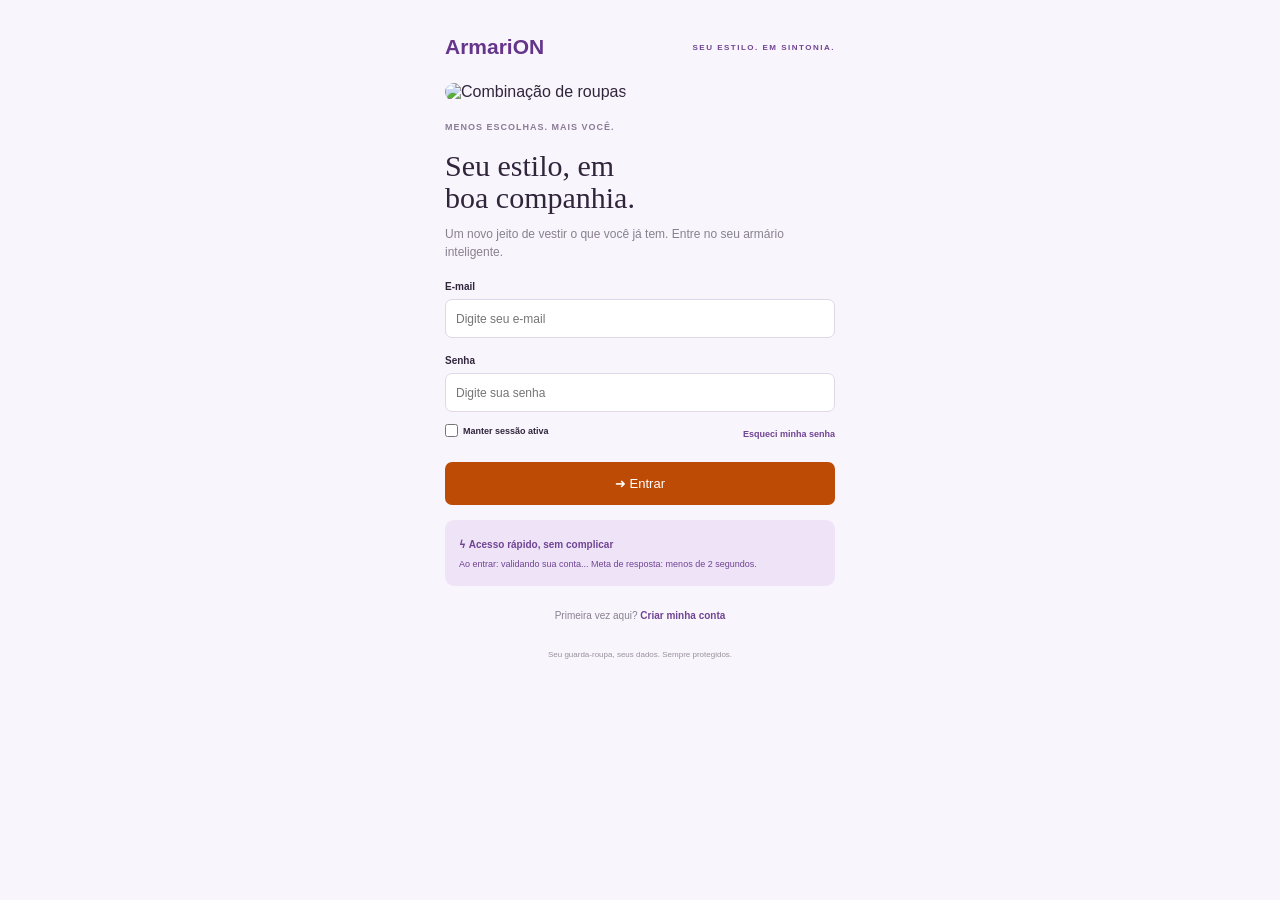
==== index.html @ d03a529b "Add files via upload" ====
<!DOCTYPE html>
<html lang="pt-br">

<head>
    <meta charset="UTF-8">
    <meta name="viewport" content="width=device-width, initial-scale=1.0">

    <title>ArmariON</title>

    <link rel="stylesheet" href="style.css">
</head>

<body>

    <main class="tela-login">

        <!-- Cabeçalho -->
        <header class="cabecalho">
            <h1>ArmariON</h1>
            <span>SEU ESTILO. EM SINTONIA.</span>
        </header>

        <!-- Imagem principal -->
        <img
    src="./imagens/fotografia-editorial.png.png"
    alt="Combinação de roupas"
    class="imagem-principal"
>

        <!-- Apresentação -->
        <section class="apresentacao">

            <span class="destaque">
                MENOS ESCOLHAS. MAIS VOCÊ.
            </span>

            <h2>Seu estilo, em<br>boa companhia.</h2>

            <p>
                Um novo jeito de vestir o que você já tem.
                Entre no seu armário inteligente.
            </p>

        </section>

        <!-- Formulário de login -->
        <form id="formLogin">

            <label for="email">E-mail</label>

            <input
                type="email"
                id="email"
                placeholder="Digite seu e-mail"
                required
            >

            <label for="senha">Senha</label>

            <input
                type="password"
                id="senha"
                placeholder="Digite sua senha"
                required
            >

            <div class="opcoes">

                <label class="manter">
                    <input type="checkbox">
                    Manter sessão ativa
                </label>

                <a href="#">Esqueci minha senha</a>

            </div>

            <button type="submit">➜ Entrar</button>

        </form>

        <!-- Mensagem informativa -->
        <section class="mensagem">

            <strong>ϟ Acesso rápido, sem complicar</strong>

            <p>
                Ao entrar: validando sua conta...
                Meta de resposta: menos de 2 segundos.
            </p>

        </section>

        <!-- Cadastro -->
        <footer>

            <p>
                Primeira vez aqui?
                <a href="#">Criar minha conta</a>
            </p>

            <span>
                Seu guarda-roupa, seus dados. Sempre protegidos.
            </span>

        </footer>

    </main>

    <script src="script.js"></script>

</body>
</html>
---- style.css ----
* {
    margin: 0;
    padding: 0;
    box-sizing: border-box;
}

body {
    background-color: #f8f5fc;
    font-family: Arial, sans-serif;
    color: #30253b;
}

.tela-login {
    width: 100%;
    max-width: 430px;
    min-height: 100vh;
    margin: auto;
    padding: 35px 20px 25px;
}

/* Cabeçalho */

.cabecalho {
    display: flex;
    justify-content: space-between;
    align-items: center;
    margin-bottom: 24px;
}

.cabecalho h1 {
    color: #65358a;
    font-size: 21px;
}

.cabecalho span {
    color: #704493;
    font-size: 8px;
    font-weight: bold;
    letter-spacing: 1.5px;
}

/* Fotografia */

.imagem-principal {
    width: 100%;
    height: 182px;
    object-fit: cover;
    border-radius: 12px;
    margin-bottom: 15px;
}

/* Apresentação */

.destaque {
    color: #8b7b96;
    font-size: 9px;
    font-weight: bold;
    letter-spacing: 1px;
}

.apresentacao h2 {
    font-family: Georgia, serif;
    font-size: 30px;
    font-weight: normal;
    line-height: 1.05;
    margin-top: 16px;
    margin-bottom: 12px;
}

.apresentacao p {
    color: #89808f;
    font-size: 12px;
    line-height: 1.5;
    margin-bottom: 20px;
}

/* Formulário */

form label {
    display: block;
    font-size: 10px;
    font-weight: bold;
    margin-bottom: 7px;
}

form > input {
    width: 100%;
    height: 39px;
    border: 1px solid #e0d7e8;
    border-radius: 7px;
    background: #fff;
    padding: 10px;
    margin-bottom: 17px;
    font-size: 12px;
}

form > input:focus {
    outline: none;
    border-color: #704493;
}

/* Opções */

.opcoes {
    display: flex;
    justify-content: space-between;
    align-items: center;
    margin-top: -5px;
    margin-bottom: 18px;
}

.opcoes .manter {
    display: flex;
    align-items: center;
    gap: 5px;
    font-size: 9px;
}

.manter input {
    accent-color: #65358a;
}

.opcoes a {
    color: #704493;
    font-size: 9px;
    text-decoration: none;
    font-weight: bold;
}

/* Botão */

button {
    width: 100%;
    height: 43px;
    background: #bd4b05;
    color: white;
    border: none;
    border-radius: 7px;
    font-size: 13px;
    cursor: pointer;
}

button:hover {
    background: #a63e00;
}

/* Mensagem */

.mensagem {
    background: #eee3f7;
    padding: 14px;
    border-radius: 9px;
    margin-top: 15px;
    color: #704493;
}

.mensagem strong {
    font-size: 10px;
}

.mensagem p {
    font-size: 9px;
    line-height: 1.5;
    margin-top: 6px;
}

/* Rodapé */

footer {
    text-align: center;
    margin-top: 24px;
}

footer p {
    font-size: 10px;
    color: #89808f;
    margin-bottom: 22px;
}

footer a {
    color: #704493;
    font-weight: bold;
    text-decoration: none;
}

footer span {
    font-size: 8px;
    color: #99909e;
}
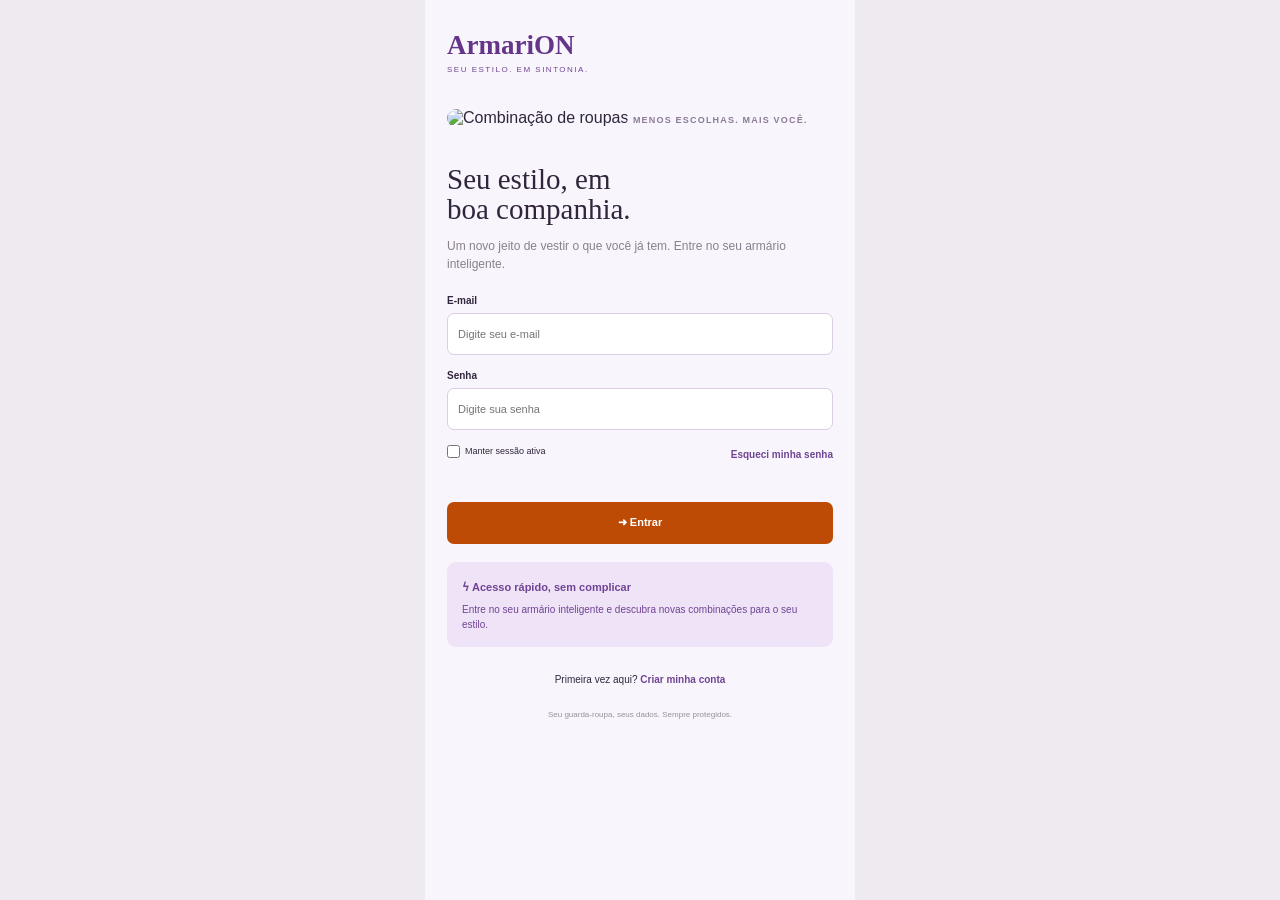
==== commit 0c83027c: "Telas do ArmariON-cadastro, restauração de senha, inicio e perfil" ====
--- a/index.html
+++ b/index.html
@@ -1,114 +1,413 @@
-
 <!DOCTYPE html>
 <html lang="pt-br">
-
 <head>
     <meta charset="UTF-8">
     <meta name="viewport" content="width=device-width, initial-scale=1.0">
-
     <title>ArmariON</title>
-
     <link rel="stylesheet" href="style.css">
 </head>
 
 <body>
 
-    <main class="tela-login">
-
-        <!-- Cabeçalho -->
+<main class="aplicativo">
+
+    <!-- LOGIN -->
+    <section class="tela ativa" id="login">
+        <header class="cabecalho-login">
+            <h1>ArmariON</h1>
+            <span>SEU ESTILO. EM SINTONIA.</span>
+        </header>
+
+        <img src="imagens/fotografia-editorial.png"
+             alt="Combinação de roupas"
+             class="imagem-login">
+
+        <span class="destaque">MENOS ESCOLHAS. MAIS VOCÊ.</span>
+        <h2>Seu estilo, em<br>boa companhia.</h2>
+        <p class="descricao">
+            Um novo jeito de vestir o que você já tem.
+            Entre no seu armário inteligente.
+        </p>
+
+        <form id="formLogin">
+            <label for="loginEmail">E-mail</label>
+            <input type="email" id="loginEmail"
+                   placeholder="Digite seu e-mail" required>
+
+            <label for="loginSenha">Senha</label>
+            <input type="password" id="loginSenha"
+                   placeholder="Digite sua senha" required>
+
+            <div class="opcoes">
+                <label class="manter">
+                    <input type="checkbox">
+                    Manter sessão ativa
+                </label>
+                <a href="#" data-tela="recuperacao">Esqueci minha senha</a>
+            </div>
+
+            <p class="erro" id="erroLogin"></p>
+            <button class="botao-principal" type="submit">➜ Entrar</button>
+        </form>
+
+        <div class="mensagem">
+            <strong>ϟ Acesso rápido, sem complicar</strong>
+            <p>Entre no seu armário inteligente e descubra novas combinações para o seu estilo.</p>
+        </div>
+
+        <footer>
+            <p>Primeira vez aqui?
+                <a href="#" data-tela="cadastro">Criar minha conta</a>
+            </p>
+            <span>Seu guarda-roupa, seus dados. Sempre protegidos.</span>
+        </footer>
+    </section>
+
+
+    <!-- CADASTRO -->
+    <section class="tela" id="cadastro">
         <header class="cabecalho">
             <h1>ArmariON</h1>
             <span>SEU ESTILO. EM SINTONIA.</span>
         </header>
 
-        <!-- Imagem principal -->
-        <img
-    src="./imagens/fotografia-editorial.png.png"
-    alt="Combinação de roupas"
-    class="imagem-principal"
->
-
-        <!-- Apresentação -->
-        <section class="apresentacao">
-
-            <span class="destaque">
-                MENOS ESCOLHAS. MAIS VOCÊ.
-            </span>
-
-            <h2>Seu estilo, em<br>boa companhia.</h2>
-
+        <span class="destaque">COMECE SUA EXPERIÊNCIA</span>
+        <h2>Seu estilo<br>começa aqui.</h2>
+        <p class="descricao">
+            Crie sua conta e deixe seu guarda-roupa trabalhar junto com você.
+        </p>
+
+        <form id="formCadastro">
+            <label for="cadastroNome">Nome completo</label>
+            <input id="cadastroNome" type="text"
+                   placeholder="Digite seu nome" required>
+
+            <label for="cadastroEmail">E-mail</label>
+            <input id="cadastroEmail" type="email"
+                   placeholder="Digite seu e-mail" required>
+
+            <label for="cadastroSenha">Criar senha</label>
+            <input id="cadastroSenha" type="password"
+                   placeholder="Crie uma senha" required>
+
+            <div class="forca-legenda">
+                <span>Força da senha</span>
+                <strong id="forcaTexto">Digite sua senha</strong>
+            </div>
+            <div class="forca-senha">
+                <span id="barra1"></span>
+                <span id="barra2"></span>
+                <span id="barra3"></span>
+            </div>
+
+            <ul class="requisitos">
+                <li id="reqTamanho">✓ Pelo menos 8 caracteres</li>
+                <li id="reqNumero">✓ Letras e números</li>
+            </ul>
+
+            <label for="confirmarSenha">Confirmar senha</label>
+            <input id="confirmarSenha" type="password"
+                   placeholder="Digite novamente sua senha" required>
+
+            <p class="erro" id="erroCadastro"></p>
+
+            <p class="termos">
+                Ao criar sua conta, você concorda com nossos
+                <a href="#">Termos de Uso</a> e
+                <a href="#">Política de Privacidade</a>.
+            </p>
+
+            <button class="botao-principal" type="submit">
+                Criar minha conta
+            </button>
+        </form>
+
+        <div class="mensagem" id="sucessoCadastro" hidden>
+            <strong>Conta criada com sucesso!</strong>
+            <p>Agora você já pode entrar no ArmariON.</p>
+            <button class="link-botao" data-tela="login">Ir para o login</button>
+        </div>
+
+        <footer>
+            <p>Já possui uma conta?
+                <a href="#" data-tela="login">Fazer login</a>
+            </p>
+        </footer>
+    </section>
+
+
+    <!-- RECUPERAÇÃO DE SENHA -->
+    <section class="tela" id="recuperacao">
+        <header class="cabecalho">
+            <h1>ArmariON</h1>
+            <span>SEU ESTILO. EM SINTONIA.</span>
+        </header>
+
+        <span class="destaque">RECUPERAÇÃO DE ACESSO</span>
+        <h2>Vamos recuperar<br>seu acesso?</h2>
+        <p class="descricao">
+            Informe seu e-mail para iniciar a recuperação da sua senha.
+        </p>
+
+        <form id="formRecuperacao">
+            <label for="recuperacaoEmail">E-mail cadastrado</label>
+            <input id="recuperacaoEmail" type="email"
+                   placeholder="Digite seu e-mail" required>
+
+            <p class="erro" id="erroRecuperacao"></p>
+            <button class="botao-principal" type="submit">
+                Enviar instruções
+            </button>
+        </form>
+
+        <div class="mensagem" id="sucessoRecuperacao" hidden>
+            <strong>Solicitação registrada!</strong>
             <p>
-                Um novo jeito de vestir o que você já tem.
-                Entre no seu armário inteligente.
+                Esta é uma demonstração. Nenhum e-mail real foi enviado.
             </p>
-
-        </section>
-
-        <!-- Formulário de login -->
-        <form id="formLogin">
-
-            <label for="email">E-mail</label>
-
-            <input
-                type="email"
-                id="email"
-                placeholder="Digite seu e-mail"
-                required
-            >
-
-            <label for="senha">Senha</label>
-
-            <input
-                type="password"
-                id="senha"
-                placeholder="Digite sua senha"
-                required
-            >
-
-            <div class="opcoes">
-
-                <label class="manter">
-                    <input type="checkbox">
-                    Manter sessão ativa
+            <p id="emailDestino"></p>
+            <p class="validade">Link demonstrativo:
+                <strong id="contador">15:00</strong>
+            </p>
+            <button class="link-botao" id="reenviar" type="button">
+                Reenviar solicitação
+            </button>
+        </div>
+
+        <button class="botao-voltar" data-tela="login">
+            Voltar ao login
+        </button>
+    </section>
+
+
+    <!-- INÍCIO -->
+    <section class="tela tela-app" id="inicio">
+
+        <header class="topo-inicio">
+            <div>
+                <span class="data-pequena">SEGUNDA-FEIRA, 09 DE NOVEMBRO</span>
+                <h2>Bom dia, <span id="nomeInicio">Fulana</span></h2>
+            </div>
+            <img src="imagens/avatar.jpg" alt="Foto de perfil"
+                 class="avatar-pequeno">
+        </header>
+
+        <div class="clima">
+            <div class="temperatura">☀<br>16°</div>
+            <div>
+                <strong>São Paulo · 14° / 21°</strong>
+                <p>Um dia fresco pede camadas. Selecionamos looks com casaco para você.</p>
+            </div>
+        </div>
+
+        <div class="titulo-inicio">
+            <div>
+                <h2>Vista possibilidades.</h2>
+                <p>Três combinações com o que já é seu. Pensadas pela IA, escolhidas por você.</p>
+            </div>
+            <span class="brilho">✧</span>
+        </div>
+
+        <div class="acoes-inicio">
+            <button class="botao-secundario" id="filtrarLooks">
+                ☷ Filtrar looks
+            </button>
+            <button class="botao-principal" id="criarLook">
+                ＋ Criar look
+            </button>
+        </div>
+
+        <article class="card-look">
+            <div class="imagem-look">
+                <img src="imagens/look1.jpg" alt="Look de trabalho">
+                <span class="etiqueta">✿ ESCOLHA DO DIA</span>
+                <button class="favorito" aria-label="Favoritar look">♡</button>
+            </div>
+            <div class="conteudo-look">
+                <span class="categoria">TRABALHO · ALFAIATARIA</span>
+                <h3>Essencial de segunda</h3>
+                <p>Linhas limpas para reuniões e novos começos.</p>
+                <p class="detalhes-look">Blazer de linho · Camisa de algodão · Calça de alfaiataria · Mocassim de couro</p>
+                <div class="rodape-look">
+                    <span>♨ Com casaco · ideal a 16°C</span>
+                    <a href="#" class="avaliar">Avaliar ↗</a>
+                </div>
+            </div>
+        </article>
+
+        <article class="card-look">
+            <div class="imagem-look">
+                <img src="imagens/look2.jpg" alt="Look casual">
+                <span class="etiqueta">✿ CURADORIA IA</span>
+                <button class="favorito" aria-label="Favoritar look">♡</button>
+            </div>
+            <div class="conteudo-look">
+                <span class="categoria">CASUAL · CAFÉ E PASSEIO</span>
+                <h3>Pausa na cidade</h3>
+                <p>Tricô macio e denim, em uma camada extra.</p>
+                <p class="detalhes-look">Blazer de linho · Tricô creme · Jeans reto · Mocassim de couro</p>
+                <div class="rodape-look">
+                    <span>♨ Com casaco · ideal a 16°C</span>
+                    <a href="#" class="avaliar">Avaliar ↗</a>
+                </div>
+            </div>
+        </article>
+
+        <article class="card-look">
+            <div class="imagem-look">
+                <img src="imagens/look3.jpg" alt="Look para jantar">
+                <span class="etiqueta">✿ CURADORIA IA</span>
+                <button class="favorito" aria-label="Favoritar look">♡</button>
+            </div>
+            <div class="conteudo-look">
+                <span class="categoria">JANTAR · CASUAL ELEGANTE</span>
+                <h3>Depois das seis</h3>
+                <p>Tons neutros que atravessam o dia até a noite.</p>
+                <p class="detalhes-look">Blazer de linho · Tricô creme · Calça de alfaiataria · Mocassim</p>
+                <div class="rodape-look">
+                    <span>♨ Com casaco · ideal a 16°C</span>
+                    <a href="#" class="avaliar">Avaliar ↗</a>
+                </div>
+            </div>
+        </article>
+
+        <div class="rodape-inspiracao">
+            <strong>ESTILO EM SINTONIA COM O TEMPO</strong>
+            <p>Acima de 18°C, incluímos casacos. Acima de 25°C, priorizamos roupas leves. Suas avaliações ajudam a deixar cada sugestão mais sua.</p>
+        </div>
+    </section>
+
+
+    <!-- PERFIL -->
+    <section class="tela tela-app" id="perfil">
+
+        <header class="barra-superior">
+            <button class="voltar" data-tela="inicio">←</button>
+            <span>ArmariON</span>
+            <button class="mais">•••</button>
+        </header>
+
+        <span class="destaque">PERFIL E CONFIGURAÇÕES</span>
+        <h2>O seu jeito<br>de vestir.</h2>
+
+        <div class="perfil-pessoa">
+            <img src="imagens/avatar.jpg" alt="Foto de perfil"
+                 class="foto-perfil">
+            <div>
+                <strong id="nomePerfil">Fulana de Tal</strong>
+                <p>Seu estilo evolui com você.</p>
+                <label class="link-foto" for="alterarFoto">
+                    Alterar foto de perfil
                 </label>
-
-                <a href="#">Esqueci minha senha</a>
-
-            </div>
-
-            <button type="submit">➜ Entrar</button>
-
+                <input type="file" id="alterarFoto"
+                       accept="image/*" hidden>
+            </div>
+        </div>
+
+        <form id="formPerfil">
+
+            <label for="perfilNome">Nome</label>
+            <div class="campo-icone">
+                <input id="perfilNome" type="text"
+                       value="Fulana de Tal">
+                <span>✎</span>
+            </div>
+
+            <label for="perfilEmail">Novo e-mail</label>
+            <div class="campo-icone">
+                <input id="perfilEmail" type="email"
+                       value="fulana.detal@email.com">
+                <span>✉</span>
+            </div>
+
+            <p class="texto-atual">Atual: marina.costa@email.com</p>
+
+            <div class="aviso-email">
+                <strong>♧ Confirme a alteração do e-mail</strong>
+                <p>Enviamos um código para o novo endereço. Seu e-mail atual permanece ativo até a confirmação.</p>
+            </div>
+
+            <label for="codigoVerificacao">Código de verificação</label>
+            <div class="campo-icone">
+                <input id="codigoVerificacao" type="text"
+                       placeholder="4 8 2 6 9 1" maxlength="6">
+                <span>⚿</span>
+            </div>
+
+            <button type="button" class="botao-lilas"
+                    id="confirmarEmail">
+                Confirmar novo e-mail
+            </button>
+
+            <h3>O que combina com você?</h3>
+            <p class="texto-ajuda">Escolha mais de um estilo para refinar suas sugestões.</p>
+
+            <div class="estilos">
+                <button type="button" class="estilo selecionado">Minimalista</button>
+                <button type="button" class="estilo selecionado">Clássico</button>
+                <button type="button" class="estilo selecionado">Casual</button>
+                <button type="button" class="estilo">Romântico</button>
+                <button type="button" class="estilo">Criativo</button>
+                <button type="button" class="estilo">Esportivo</button>
+            </div>
+
+            <h3>No seu dia a dia</h3>
+
+            <div class="configuracao">
+                <div>
+                    <strong>Sugestões diárias</strong>
+                    <p>Novos looks todas as manhãs</p>
+                </div>
+                <label class="interruptor">
+                    <input type="checkbox" checked>
+                    <span></span>
+                </label>
+            </div>
+
+            <div class="configuracao">
+                <div>
+                    <strong>Registro automático</strong>
+                    <p>Salvar o look usado no histórico</p>
+                </div>
+                <label class="interruptor">
+                    <input type="checkbox" checked>
+                    <span></span>
+                </label>
+            </div>
+
+            <p class="erro" id="erroPerfil"></p>
+            <button class="botao-principal" type="submit">
+                ✓ Salvar alterações
+            </button>
         </form>
 
-        <!-- Mensagem informativa -->
-        <section class="mensagem">
-
-            <strong>ϟ Acesso rápido, sem complicar</strong>
-
-            <p>
-                Ao entrar: validando sua conta...
-                Meta de resposta: menos de 2 segundos.
-            </p>
-
-        </section>
-
-        <!-- Cadastro -->
-        <footer>
-
-            <p>
-                Primeira vez aqui?
-                <a href="#">Criar minha conta</a>
-            </p>
-
-            <span>
-                Seu guarda-roupa, seus dados. Sempre protegidos.
-            </span>
-
-        </footer>
-
-    </main>
-
-    <script src="script.js"></script>
-
+        <button class="sair-conta" id="sairConta">
+            Sair da minha conta
+        </button>
+    </section>
+
+
+    <!-- MENU INFERIOR -->
+    <nav class="menu-inferior" id="menuInferior">
+        <button data-tela="inicio">
+            <span>⌂</span>Início
+        </button>
+        <button id="menuPecas">
+            <span>♧</span>Peças
+        </button>
+        <button id="menuLooks">
+            <span>◇</span>Looks
+        </button>
+        <button id="menuArmario">
+            <span>▤</span>Armário
+        </button>
+        <button data-tela="perfil">
+            <span>♙</span>Perfil
+        </button>
+    </nav>
+
+</main>
+
+<script src="script.js"></script>
 </body>
-</html>
+</html>
--- a/style.css
+++ b/style.css
@@ -1,4 +1,3 @@
-
 * {
     margin: 0;
     padding: 0;
@@ -6,76 +5,85 @@
 }
 
 body {
-    background-color: #f8f5fc;
+    background: #eeeaf0;
     font-family: Arial, sans-serif;
     color: #30253b;
 }
 
-.tela-login {
+.aplicativo {
     width: 100%;
     max-width: 430px;
     min-height: 100vh;
     margin: auto;
-    padding: 35px 20px 25px;
-}
-
-/* Cabeçalho */
-
-.cabecalho {
-    display: flex;
-    justify-content: space-between;
-    align-items: center;
-    margin-bottom: 24px;
-}
-
-.cabecalho h1 {
-    color: #65358a;
-    font-size: 21px;
-}
-
-.cabecalho span {
-    color: #704493;
-    font-size: 8px;
-    font-weight: bold;
+    background: #f8f5fc;
+    position: relative;
+    overflow: hidden;
+}
+
+.tela {
+    display: none;
+    min-height: 100vh;
+    padding: 30px 22px 35px;
+}
+
+.tela.ativa {
+    display: block;
+}
+
+h1, h2, h3 {
+    font-family: Georgia, serif;
+    font-weight: normal;
+}
+
+h2 {
+    font-size: 29px;
+    line-height: 1.05;
+    margin: 12px 0;
+}
+
+p {
+    line-height: 1.5;
+}
+
+.cabecalho, .cabecalho-login {
+    display: flex;
+    flex-direction: column;
+    gap: 4px;
+    margin-bottom: 35px;
+}
+
+.cabecalho h1, .cabecalho-login h1 {
+    color: #65358a;
+    font-size: 27px;
+    font-weight: bold;
+}
+
+.cabecalho span, .cabecalho-login span {
+    color: #704493;
+    font-size: 8px;
     letter-spacing: 1.5px;
 }
 
-/* Fotografia */
-
-.imagem-principal {
+.imagem-login {
     width: 100%;
     height: 182px;
     object-fit: cover;
     border-radius: 12px;
-    margin-bottom: 15px;
-}
-
-/* Apresentação */
+    margin-bottom: 25px;
+}
 
 .destaque {
     color: #8b7b96;
     font-size: 9px;
     font-weight: bold;
-    letter-spacing: 1px;
-}
-
-.apresentacao h2 {
-    font-family: Georgia, serif;
-    font-size: 30px;
-    font-weight: normal;
-    line-height: 1.05;
-    margin-top: 16px;
-    margin-bottom: 12px;
-}
-
-.apresentacao p {
+    letter-spacing: 1.2px;
+}
+
+.descricao {
     color: #89808f;
     font-size: 12px;
-    line-height: 1.5;
-    margin-bottom: 20px;
-}
-
-/* Formulário */
+    margin: 12px 0 22px;
+}
 
 form label {
     display: block;
@@ -84,36 +92,36 @@
     margin-bottom: 7px;
 }
 
-form > input {
+form > input,
+.campo-icone input {
     width: 100%;
-    height: 39px;
-    border: 1px solid #e0d7e8;
+    height: 42px;
+    padding: 10px;
+    border: 1px solid #d9cce3;
     border-radius: 7px;
-    background: #fff;
-    padding: 10px;
-    margin-bottom: 17px;
-    font-size: 12px;
-}
-
-form > input:focus {
+    background: white;
+    color: #30253b;
+    font-size: 11px;
+    margin-bottom: 15px;
+}
+
+form input:focus {
     outline: none;
     border-color: #704493;
 }
 
-/* Opções */
-
 .opcoes {
     display: flex;
     justify-content: space-between;
     align-items: center;
-    margin-top: -5px;
-    margin-bottom: 18px;
+    margin: 0 0 18px;
 }
 
 .opcoes .manter {
     display: flex;
     align-items: center;
     gap: 5px;
+    font-weight: normal;
     font-size: 9px;
 }
 
@@ -121,70 +129,597 @@
     accent-color: #65358a;
 }
 
-.opcoes a {
-    color: #704493;
-    font-size: 9px;
+.opcoes a, footer a {
+    color: #704493;
+    font-size: 10px;
+    font-weight: bold;
     text-decoration: none;
-    font-weight: bold;
-}
-
-/* Botão */
-
-button {
+}
+
+.botao-principal {
     width: 100%;
-    height: 43px;
+    min-height: 42px;
+    border: none;
+    border-radius: 7px;
     background: #bd4b05;
     color: white;
+    font-size: 11px;
+    font-weight: bold;
+    cursor: pointer;
+}
+
+.botao-principal:hover {
+    background: #a63e00;
+}
+
+.mensagem {
+    margin-top: 18px;
+    padding: 15px;
+    border-radius: 9px;
+    background: #eee3f7;
+    color: #704493;
+}
+
+.mensagem strong {
+    font-size: 11px;
+}
+
+.mensagem p {
+    margin-top: 7px;
+    font-size: 10px;
+}
+
+footer {
+    margin-top: 25px;
+    text-align: center;
+}
+
+footer p {
+    font-size: 10px;
+    margin-bottom: 16px;
+}
+
+footer span {
+    color: #99909e;
+    font-size: 8px;
+}
+
+.erro {
+    color: #bd4b05;
+    font-size: 10px;
+    min-height: 14px;
+    margin: 5px 0;
+}
+
+.link-botao {
+    margin-top: 12px;
+    border: none;
+    background: transparent;
+    color: #704493;
+    font-weight: bold;
+    cursor: pointer;
+}
+
+.forca-legenda {
+    display: flex;
+    justify-content: space-between;
+    font-size: 9px;
+    color: #8b7b96;
+    margin: -5px 0 8px;
+}
+
+.forca-senha {
+    display: flex;
+    gap: 5px;
+    margin-bottom: 10px;
+}
+
+.forca-senha span {
+    flex: 1;
+    height: 4px;
+    border-radius: 4px;
+    background: #ded5e5;
+}
+
+.forca-senha span.ativa {
+    background: #65358a;
+}
+
+.requisitos {
+    list-style: none;
+    font-size: 10px;
+    color: #704493;
+    line-height: 1.8;
+    margin-bottom: 15px;
+}
+
+.termos {
+    color: #89808f;
+    font-size: 9px;
+    margin-bottom: 15px;
+}
+
+.termos a {
+    color: #704493;
+}
+
+.botao-voltar, .botao-lilas {
+    width: 100%;
+    height: 40px;
     border: none;
     border-radius: 7px;
-    font-size: 13px;
-    cursor: pointer;
-}
-
-button:hover {
-    background: #a63e00;
-}
-
-/* Mensagem */
-
-.mensagem {
     background: #eee3f7;
+    color: #65358a;
+    font-size: 10px;
+    font-weight: bold;
+    cursor: pointer;
+}
+
+.botao-voltar {
+    margin-top: 18px;
+}
+
+.validade {
+    margin-top: 10px;
+    font-size: 10px;
+    color: #65358a;
+}
+
+[hidden] {
+    display: none !important;
+}
+
+
+/* INÍCIO */
+
+.tela-app {
+    padding: 25px 13px 90px;
+}
+
+.topo-inicio {
+    display: flex;
+    align-items: center;
+    justify-content: space-between;
+    margin: 0 9px 20px;
+}
+
+.data-pequena {
+    color: #8b7b96;
+    font-size: 8px;
+    letter-spacing: 1px;
+}
+
+.topo-inicio h2 {
+    font-size: 25px;
+    margin: 7px 0 0;
+}
+
+.avatar-pequeno {
+    width: 42px;
+    height: 42px;
+    border-radius: 50%;
+    object-fit: cover;
+}
+
+.clima {
+    display: flex;
+    align-items: center;
+    gap: 15px;
     padding: 14px;
-    border-radius: 9px;
-    margin-top: 15px;
-    color: #704493;
-}
-
-.mensagem strong {
-    font-size: 10px;
-}
-
-.mensagem p {
-    font-size: 9px;
-    line-height: 1.5;
-    margin-top: 6px;
-}
-
-/* Rodapé */
-
-footer {
+    margin: 0 0 20px;
+    border-radius: 12px;
+    background: #542b7c;
+    color: white;
+}
+
+.temperatura {
+    font-family: Georgia, serif;
+    font-size: 23px;
     text-align: center;
-    margin-top: 24px;
-}
-
-footer p {
-    font-size: 10px;
-    color: #89808f;
-    margin-bottom: 22px;
-}
-
-footer a {
-    color: #704493;
-    font-weight: bold;
+}
+
+.clima strong {
+    font-size: 9px;
+}
+
+.clima p {
+    margin-top: 5px;
+    font-size: 9px;
+}
+
+.titulo-inicio {
+    display: flex;
+    justify-content: space-between;
+    align-items: center;
+    margin: 15px 0;
+}
+
+.titulo-inicio h2 {
+    font-size: 25px;
+}
+
+.titulo-inicio p {
+    color: #89808f;
+    font-size: 10px;
+}
+
+.brilho {
+    color: #704493;
+    font-size: 24px;
+}
+
+.acoes-inicio {
+    display: flex;
+    gap: 10px;
+    margin-bottom: 18px;
+}
+
+.acoes-inicio button {
+    flex: 1;
+    font-size: 10px;
+}
+
+.botao-secundario {
+    border: none;
+    border-radius: 7px;
+    background: #eee3f7;
+    color: #65358a;
+    font-weight: bold;
+    cursor: pointer;
+}
+
+.card-look {
+    background: white;
+    border-radius: 12px;
+    overflow: hidden;
+    margin-bottom: 16px;
+    box-shadow: 0 3px 12px rgba(70, 40, 90, 0.06);
+}
+
+.imagem-look {
+    height: 210px;
+    position: relative;
+    background: #eee7e0;
+}
+
+.imagem-look img {
+    width: 100%;
+    height: 100%;
+    object-fit: cover;
+}
+
+.etiqueta {
+    position: absolute;
+    top: 12px;
+    left: 12px;
+    background: white;
+    color: #65358a;
+    padding: 6px 9px;
+    border-radius: 15px;
+    font-size: 8px;
+    font-weight: bold;
+}
+
+.favorito {
+    position: absolute;
+    top: 10px;
+    right: 10px;
+    width: 29px;
+    height: 29px;
+    border: none;
+    border-radius: 50%;
+    background: white;
+    color: #65358a;
+    font-size: 19px;
+    cursor: pointer;
+}
+
+.favorito.marcado {
+    color: #bd4b05;
+}
+
+.conteudo-look {
+    padding: 13px;
+}
+
+.categoria {
+    color: #704493;
+    font-size: 8px;
+    font-weight: bold;
+    letter-spacing: 1px;
+}
+
+.conteudo-look h3 {
+    margin: 8px 0;
+    font-size: 21px;
+}
+
+.conteudo-look p {
+    color: #89808f;
+    font-size: 10px;
+    margin-bottom: 8px;
+}
+
+.conteudo-look .detalhes-look {
+    font-size: 9px;
+}
+
+.rodape-look {
+    display: flex;
+    justify-content: space-between;
+    align-items: center;
+    margin-top: 12px;
+    color: #704493;
+    font-size: 9px;
+}
+
+.avaliar {
+    color: #65358a;
     text-decoration: none;
-}
-
-footer span {
-    font-size: 8px;
-    color: #99909e;
-}
+    font-weight: bold;
+}
+
+.rodape-inspiracao {
+    margin: 20px 9px;
+    color: #89808f;
+    font-size: 9px;
+}
+
+.rodape-inspiracao strong {
+    color: #704493;
+    font-size: 8px;
+    letter-spacing: 1px;
+}
+
+.rodape-inspiracao p {
+    margin-top: 7px;
+}
+
+
+/* PERFIL */
+
+.barra-superior {
+    display: flex;
+    justify-content: space-between;
+    align-items: center;
+    margin-bottom: 35px;
+    color: #704493;
+}
+
+.barra-superior span {
+    font-size: 9px;
+    letter-spacing: 1px;
+    font-weight: bold;
+}
+
+.barra-superior button {
+    border: none;
+    background: transparent;
+    color: #704493;
+    cursor: pointer;
+}
+
+.perfil-pessoa {
+    display: flex;
+    align-items: center;
+    gap: 13px;
+    margin: 18px 0 25px;
+}
+
+.foto-perfil {
+    width: 58px;
+    height: 58px;
+    object-fit: cover;
+    border-radius: 50%;
+}
+
+.perfil-pessoa strong {
+    font-size: 11px;
+}
+
+.perfil-pessoa p {
+    margin: 5px 0;
+    color: #89808f;
+    font-size: 9px;
+}
+
+.link-foto {
+    color: #65358a;
+    font-size: 9px;
+    cursor: pointer;
+}
+
+.campo-icone {
+    position: relative;
+}
+
+.campo-icone input {
+    padding-right: 35px;
+}
+
+.campo-icone span {
+    position: absolute;
+    right: 12px;
+    top: 12px;
+    color: #704493;
+}
+
+.texto-atual {
+    color: #89808f;
+    font-size: 8px;
+    margin: -9px 0 13px;
+}
+
+.aviso-email {
+    padding: 12px;
+    border-radius: 8px;
+    background: #eee3f7;
+    color: #65358a;
+    margin-bottom: 17px;
+}
+
+.aviso-email strong {
+    font-size: 9px;
+}
+
+.aviso-email p {
+    font-size: 8px;
+    margin-top: 5px;
+}
+
+.botao-lilas {
+    margin: 0 0 25px;
+}
+
+.tela-app h3 {
+    font-family: Arial, sans-serif;
+    font-size: 12px;
+    font-weight: bold;
+    margin: 17px 0 8px;
+}
+
+.texto-ajuda {
+    color: #89808f;
+    font-size: 9px;
+    margin-bottom: 10px;
+}
+
+.estilos {
+    display: flex;
+    flex-wrap: wrap;
+    gap: 6px;
+    margin-bottom: 24px;
+}
+
+.estilo {
+    border: 1px solid #e2d8e9;
+    border-radius: 20px;
+    padding: 7px 10px;
+    background: white;
+    color: #65358a;
+    font-size: 9px;
+    cursor: pointer;
+}
+
+.estilo.selecionado {
+    background: #65358a;
+    color: white;
+}
+
+.configuracao {
+    display: flex;
+    justify-content: space-between;
+    align-items: center;
+    margin: 16px 0;
+}
+
+.configuracao strong {
+    font-size: 9px;
+}
+
+.configuracao p {
+    color: #89808f;
+    font-size: 8px;
+    margin-top: 4px;
+}
+
+.interruptor input {
+    display: none;
+}
+
+.interruptor span {
+    display: block;
+    width: 37px;
+    height: 20px;
+    border-radius: 20px;
+    background: #c9bdcf;
+    position: relative;
+    cursor: pointer;
+}
+
+.interruptor span::after {
+    content: "";
+    width: 14px;
+    height: 14px;
+    position: absolute;
+    top: 3px;
+    left: 3px;
+    background: white;
+    border-radius: 50%;
+    transition: 0.2s;
+}
+
+.interruptor input:checked + span {
+    background: #65358a;
+}
+
+.interruptor input:checked + span::after {
+    left: 20px;
+}
+
+.sair-conta {
+    display: block;
+    margin: 20px auto;
+    border: none;
+    background: transparent;
+    color: #89808f;
+    font-size: 9px;
+    cursor: pointer;
+}
+
+
+/* MENU INFERIOR */
+
+.menu-inferior {
+    display: none;
+    position: fixed;
+    bottom: 0;
+    left: 50%;
+    transform: translateX(-50%);
+    width: 100%;
+    max-width: 430px;
+    height: 62px;
+    background: white;
+    border-top: 1px solid #eee7f1;
+    justify-content: space-around;
+    align-items: center;
+    z-index: 10;
+}
+
+.menu-inferior.visivel {
+    display: flex;
+}
+
+.menu-inferior button {
+    display: flex;
+    flex-direction: column;
+    align-items: center;
+    gap: 4px;
+    border: none;
+    background: transparent;
+    color: #89808f;
+    font-size: 8px;
+    cursor: pointer;
+}
+
+.menu-inferior button span {
+    font-size: 19px;
+}
+
+.menu-inferior button.ativo {
+    color: #65358a;
+}
+
+@media (max-width: 360px) {
+    .tela {
+        padding: 24px 17px;
+    }
+
+    .imagem-look {
+        height: 180px;
+    }
+
+    .topo-inicio h2 {
+        font-size: 22px;
+    }
+}
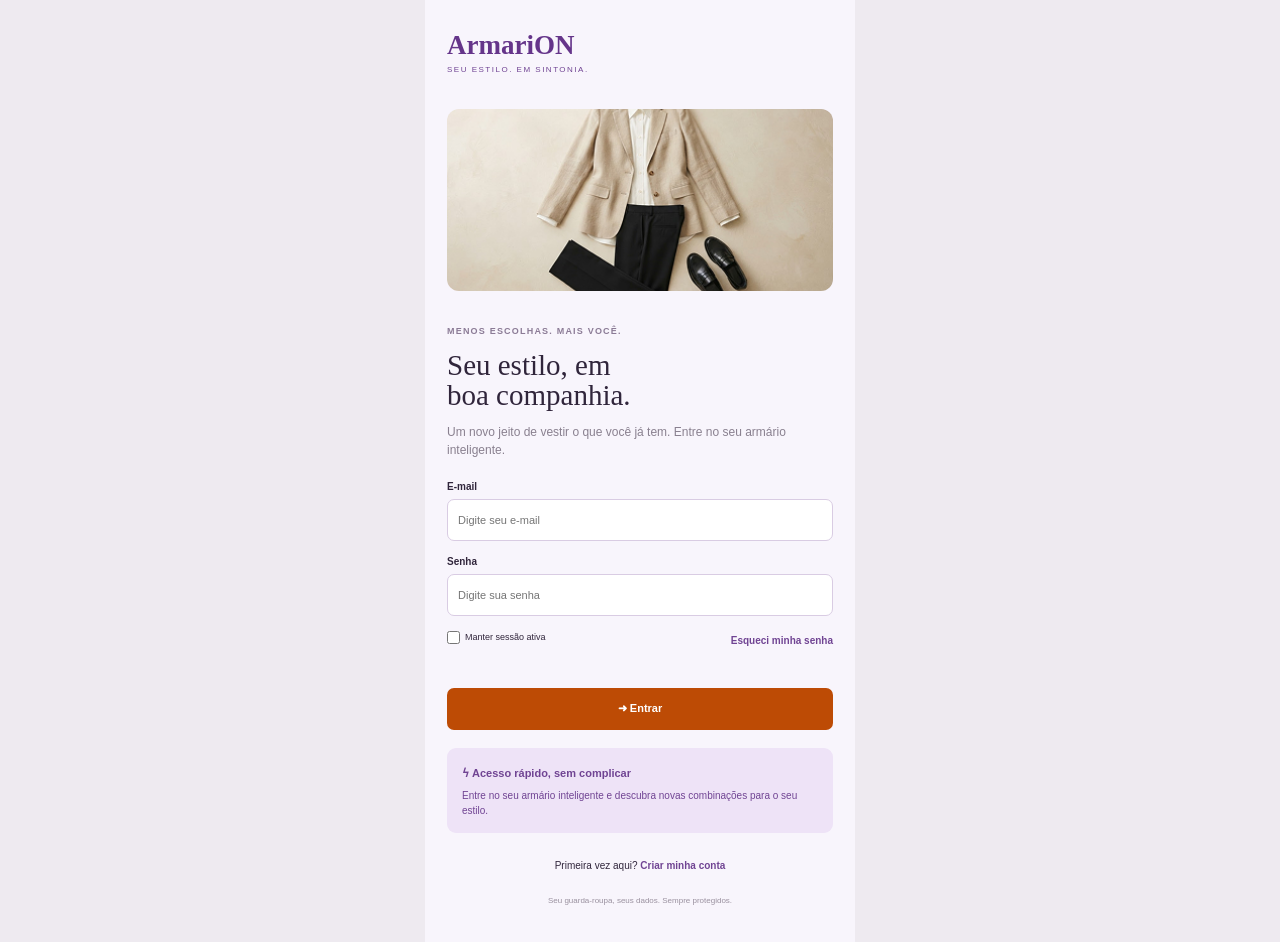
==== commit 384377e1: "Corrige a mudança de telas" ====
--- a/index.html
+++ b/index.html
@@ -18,7 +18,7 @@
             <span>SEU ESTILO. EM SINTONIA.</span>
         </header>
 
-        <img src="imagens/fotografia-editorial.png"
+        <img src="fotografia-editorial.png"
              alt="Combinação de roupas"
              class="imagem-login">
 
@@ -188,7 +188,7 @@
                 <span class="data-pequena">SEGUNDA-FEIRA, 09 DE NOVEMBRO</span>
                 <h2>Bom dia, <span id="nomeInicio">Fulana</span></h2>
             </div>
-            <img src="imagens/avatar.jpg" alt="Foto de perfil"
+            <img src="avatar.jpg" alt="Foto de perfil"
                  class="avatar-pequeno">
         </header>
 
@@ -208,18 +208,19 @@
             <span class="brilho">✧</span>
         </div>
 
+        <!-- Ações do Início -->
         <div class="acoes-inicio">
-            <button class="botao-secundario" id="filtrarLooks">
+            <button class="botao-secundario" id="filtrarLooks" onclick="window.location.href='filtros-looks.html'">
                 ☷ Filtrar looks
             </button>
-            <button class="botao-principal" id="criarLook">
+            <button class="botao-principal" id="criarLook" onclick="window.location.href='montagem-looks.html'">
                 ＋ Criar look
             </button>
         </div>
 
         <article class="card-look">
             <div class="imagem-look">
-                <img src="imagens/look1.jpg" alt="Look de trabalho">
+                <img src="look1.jpg" alt="Look de trabalho">
                 <span class="etiqueta">✿ ESCOLHA DO DIA</span>
                 <button class="favorito" aria-label="Favoritar look">♡</button>
             </div>
@@ -230,14 +231,14 @@
                 <p class="detalhes-look">Blazer de linho · Camisa de algodão · Calça de alfaiataria · Mocassim de couro</p>
                 <div class="rodape-look">
                     <span>♨ Com casaco · ideal a 16°C</span>
-                    <a href="#" class="avaliar">Avaliar ↗</a>
+                    <a href="avaliacao-looks.html" class="avaliar">Avaliar ↗</a>
                 </div>
             </div>
         </article>
 
         <article class="card-look">
             <div class="imagem-look">
-                <img src="imagens/look2.jpg" alt="Look casual">
+                <img src="look2.jpg" alt="Look casual">
                 <span class="etiqueta">✿ CURADORIA IA</span>
                 <button class="favorito" aria-label="Favoritar look">♡</button>
             </div>
@@ -248,14 +249,14 @@
                 <p class="detalhes-look">Blazer de linho · Tricô creme · Jeans reto · Mocassim de couro</p>
                 <div class="rodape-look">
                     <span>♨ Com casaco · ideal a 16°C</span>
-                    <a href="#" class="avaliar">Avaliar ↗</a>
+                    <a href="avaliacao-looks.html" class="avaliar">Avaliar ↗</a>
                 </div>
             </div>
         </article>
 
         <article class="card-look">
             <div class="imagem-look">
-                <img src="imagens/look3.jpg" alt="Look para jantar">
+                <img src="look3.jpg" alt="Look para jantar">
                 <span class="etiqueta">✿ CURADORIA IA</span>
                 <button class="favorito" aria-label="Favoritar look">♡</button>
             </div>
@@ -266,7 +267,7 @@
                 <p class="detalhes-look">Blazer de linho · Tricô creme · Calça de alfaiataria · Mocassim</p>
                 <div class="rodape-look">
                     <span>♨ Com casaco · ideal a 16°C</span>
-                    <a href="#" class="avaliar">Avaliar ↗</a>
+                    <a href="avaliacao-looks.html" class="avaliar">Avaliar ↗</a>
                 </div>
             </div>
         </article>
@@ -291,7 +292,7 @@
         <h2>O seu jeito<br>de vestir.</h2>
 
         <div class="perfil-pessoa">
-            <img src="imagens/avatar.jpg" alt="Foto de perfil"
+            <img src="avatar.jpg" alt="Foto de perfil"
                  class="foto-perfil">
             <div>
                 <strong id="nomePerfil">Fulana de Tal</strong>
@@ -386,26 +387,24 @@
         </button>
     </section>
 
-
-    <!-- MENU INFERIOR -->
-    <nav class="menu-inferior" id="menuInferior">
-        <button data-tela="inicio">
-            <span>⌂</span>Início
-        </button>
-        <button id="menuPecas">
-            <span>♧</span>Peças
-        </button>
-        <button id="menuLooks">
-            <span>◇</span>Looks
-        </button>
-        <button id="menuArmario">
-            <span>▤</span>Armário
-        </button>
-        <button data-tela="perfil">
-            <span>♙</span>Perfil
-        </button>
-    </nav>
-
+<!-- MENU INFERIOR -->
+<nav class="menu-inferior" id="menuInferior">
+    <button type="button" onclick="abrirTela('inicio')">
+        <span>⌂</span>Início
+    </button>
+    <button type="button" id="menuPecas" onclick="window.location.href='pecas.html'">
+        <span>♧</span>Peças
+    </button>
+    <button type="button" id="menuLooks" onclick="window.location.href='meus-looks.html'">
+        <span>◇</span>Looks
+    </button>
+    <button type="button" id="menuArmario" onclick="window.location.href='armario.html'">
+        <span>▤</span>Armário
+    </button>
+    <button type="button" onclick="abrirTela('perfil')">
+        <span>♙</span>Perfil
+    </button>
+</nav>
 </main>
 
 <script src="script.js"></script>
--- a/style.css
+++ b/style.css
@@ -352,11 +352,13 @@
     display: flex;
     gap: 10px;
     margin-bottom: 18px;
+    width: 100%;
 }
 
 .acoes-inicio button {
     flex: 1;
     font-size: 10px;
+    padding: 10px 5px;
 }
 
 .botao-secundario {
